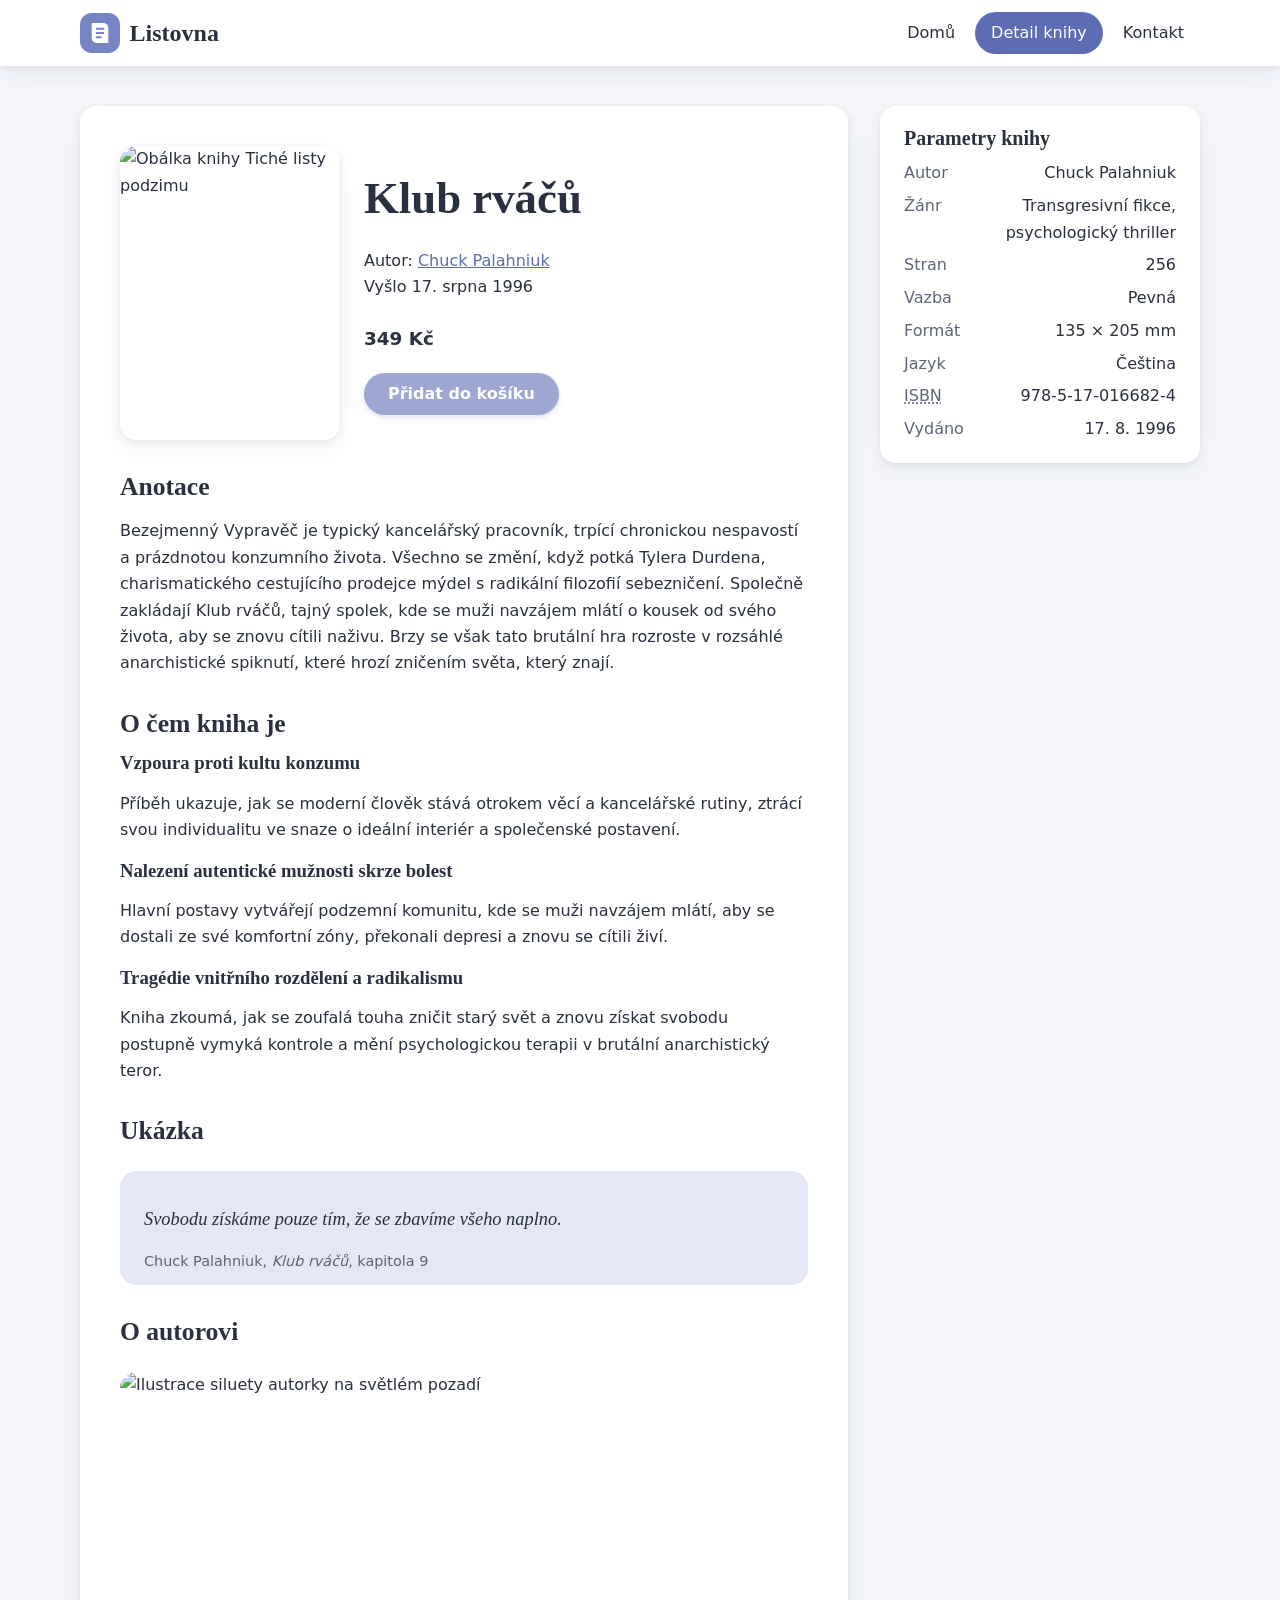
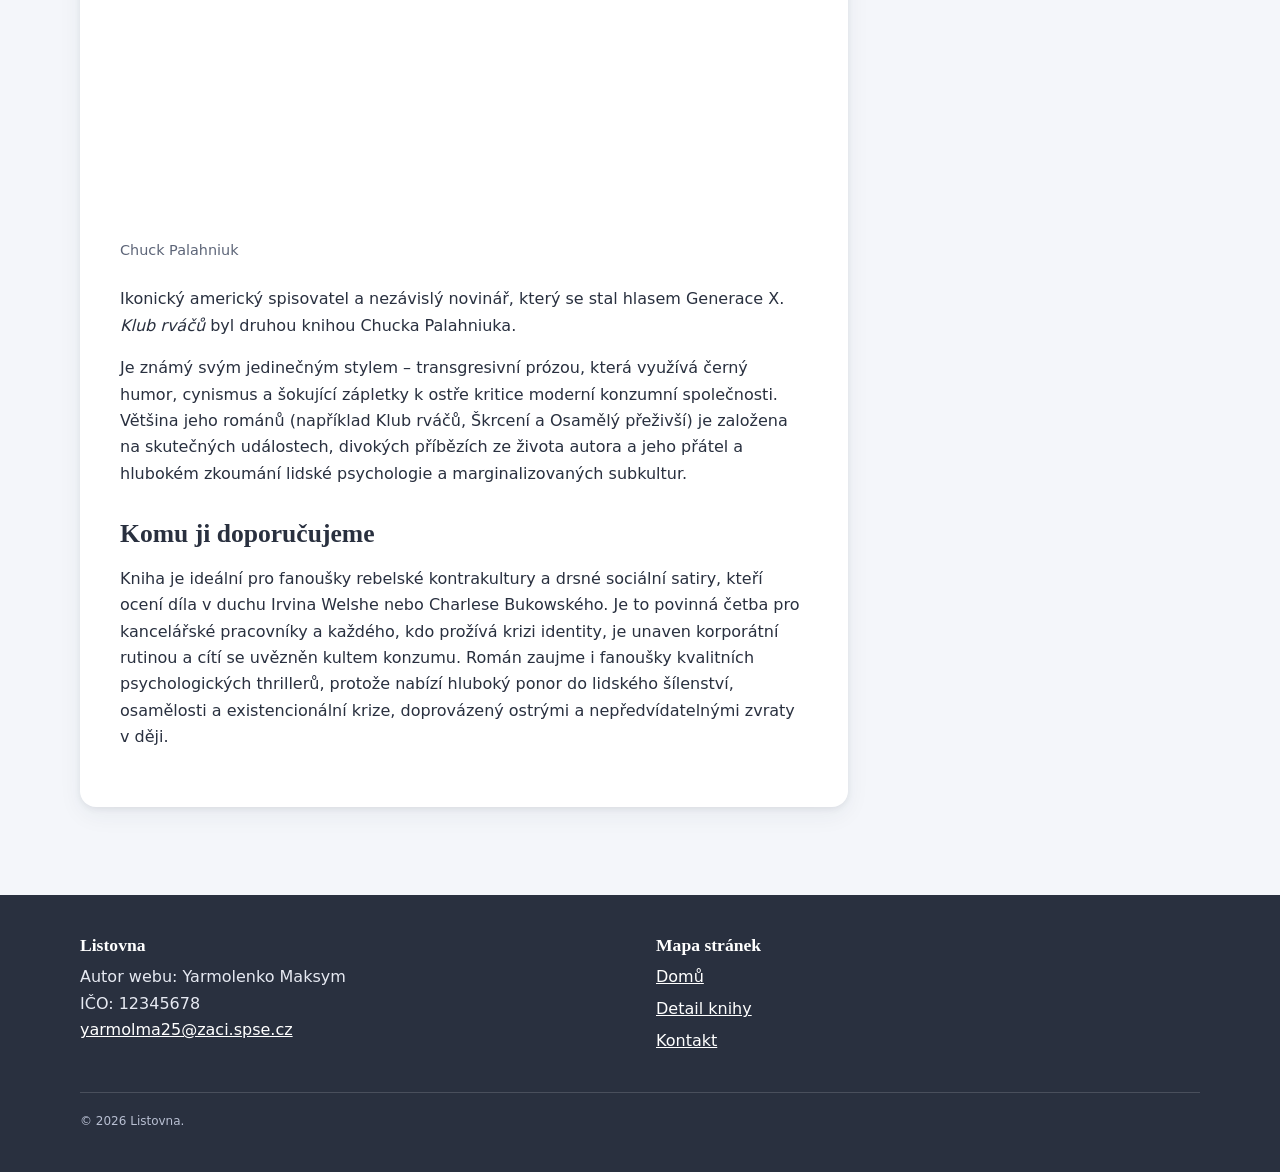
==== detail.html @ 4ec65a8f "init" ====
<!DOCTYPE html>
<html lang="cs">
<head>
  <meta charset="utf-8">
  <meta name="viewport" content="width=device-width, initial-scale=1">
  <title> | Listovna</title>
  <meta name="description" content="Román Tiché listy podzimu od Jany Novákové: anotace, ukázka, parametry knihy a slovníček pojmů.">
  <link rel="icon" href="images/logo.svg" type="image/svg+xml">
  <link rel="stylesheet" href="style.css">
</head>
<body>

  <header class="site-header">
    <div class="wrap">
      <a class="brand" href="https://yarmolma25.llmp.spse-net.cz/eshop/index.html">
        <img src="images/logo.svg" width="40" height="40" alt="">
        <span>Listovna</span>
      </a>
      <nav class="main-nav" aria-label="Hlavní navigace">
        <ul>
          <li><a href="https://yarmolma25.llmp.spse-net.cz/eshop/index.html">Domů</a></li>
          <li><a href="https://yarmolma25.llmp.spse-net.cz/eshop/detail.html" aria-current="page">Detail knihy</a></li>
          <li><a href="https://yarmolma25.llmp.spse-net.cz/eshop/kontakt.html">Kontakt</a></li>
        </ul>
      </nav>
    </div>
  </header>

  <main id="obsah" class="wrap page-grid">
    <article class="article">
      <header class="article-head">
        <figure>
          <img src="https://media.libris.to/jacket/18313836_0001.jpg"
               srcset="https://media.libris.to/jacket/18313836_0001.jpg 300w, https://media.libris.to/jacket/18313836_0001.jpg 600w"
               sizes="(max-width: 560px) 220px, 220px"
               width="600" height="800" alt="Obálka knihy Tiché listy podzimu">
        </figure>
        <div>
          <hgroup>
            <h1>Klub rváčů</h1>
            <p></p>
          </hgroup>
          <p>Autor: <a href="#o-autore">Chuck Palahniuk</a><br>
             Vyšlo <time datetime="2026-10-20">17. srpna 1996</time></p>
          <p class="price"><data value="349">349 Kč</data></p>
          <button class="btn" type="button" disabled>Přidat do košíku</button>
        </div>
      </header>

      <section aria-labelledby="anotace">
        <h2 id="anotace">Anotace</h2>
        <p>Bezejmenný Vypravěč je typický kancelářský pracovník, trpící chronickou nespavostí a prázdnotou konzumního života. Všechno se změní, když potká Tylera Durdena, charismatického cestujícího prodejce mýdel s radikální filozofií sebezničení. Společně zakládají Klub rváčů, tajný spolek, kde se muži navzájem mlátí o kousek od svého života, aby se znovu cítili naživu. Brzy se však tato brutální hra rozroste v rozsáhlé anarchistické spiknutí, které hrozí zničením světa, který znají.</p>
      </section>

      <section aria-labelledby="pribeh">
        <h2 id="pribeh">O čem kniha je</h2>
        <h3>Vzpoura proti kultu konzumu</h3>
        <p>Příběh ukazuje, jak se moderní člověk stává otrokem věcí a kancelářské rutiny, ztrácí svou individualitu ve snaze o ideální interiér a společenské postavení.</p>
        <h3>Nalezení autentické mužnosti skrze bolest</h3>
        <p>Hlavní postavy vytvářejí podzemní komunitu, kde se muži navzájem mlátí, aby se dostali ze své komfortní zóny, překonali depresi a znovu se cítili živí.</p>
        <h3>Tragédie vnitřního rozdělení a radikalismu</h3>
        <p>Kniha zkoumá, jak se zoufalá touha zničit starý svět a znovu získat svobodu postupně vymyká kontrole a mění psychologickou terapii v brutální anarchistický teror.   </p>
      </section>


      <section aria-labelledby="ukazka">
        <h2 id="ukazka">Ukázka</h2>
        <blockquote>
          <p>Svobodu získáme pouze tím, že se zbavíme všeho naplno.</p>
          <footer>Chuck Palahniuk, <cite>Klub rváčů</cite>, kapitola 9</footer>
        </blockquote>
      </section>

      <section aria-labelledby="o-autorce">
        <h2 id="o-autorce">O autorovi</h2>
        <figure>
          <img src="https://static.yakaboo.ua/media/entity/author/2/_/2_41.jpg"
               srcset="https://static.yakaboo.ua/media/entity/author/2/_/2_41.jpg 450w, https://static.yakaboo.ua/media/entity/author/2/_/2_41.jpg 900w"
               sizes="(max-width: 900px) 100vw, 680px"
               width="900" height="600" alt="Ilustrace siluety autorky na světlém pozadí" loading="lazy">
          <figcaption>Chuck Palahniuk</figcaption>
        </figure>
        <p>Ikonický americký spisovatel a nezávislý novinář, který se stal hlasem Generace X. <i lang="cs">Klub rváčů</i> byl druhou knihou Chucka Palahniuka.</p>
        <p>Je známý svým jedinečným stylem – transgresivní prózou, která využívá černý humor, cynismus a šokující zápletky k ostře kritice moderní konzumní společnosti. Většina jeho románů (například Klub rváčů, Škrcení a Osamělý přeživší) je založena na skutečných událostech, divokých příbězích ze života autora a jeho přátel a hlubokém zkoumání lidské psychologie a marginalizovaných subkultur.</p>
      </section>

      <section aria-labelledby="cteni">
        <h2 id="cteni">Komu ji doporučujeme</h2>
        <p>Kniha je ideální pro fanoušky rebelské kontrakultury a drsné sociální satiry, kteří ocení díla v duchu Irvina Welshe nebo Charlese Bukowského. Je to povinná četba pro kancelářské pracovníky a každého, kdo prožívá krizi identity, je unaven korporátní rutinou a cítí se uvězněn kultem konzumu. Román zaujme i fanoušky kvalitních psychologických thrillerů, protože nabízí hluboký ponor do lidského šílenství, osamělosti a existencionální krize, doprovázený ostrými a nepředvídatelnými zvraty v ději.</p>
      </section>
    </article>

    <aside class="sidebar" aria-label="Doplňující informace">
      <section class="box" aria-labelledby="parametry">
        <h2 id="parametry">Parametry knihy</h2>
        <dl class="params">
          <dt>Autor</dt><dd>Chuck Palahniuk</dd>
          <dt>Žánr</dt><dd>Transgresivní fikce, psychologický thriller</dd>
          <dt>Stran</dt><dd>256</dd>
          <dt>Vazba</dt><dd>Pevná</dd>
          <dt>Formát</dt><dd>135 × 205 mm</dd>
          <dt>Jazyk</dt><dd>Čeština</dd>
          <dt><abbr title="International Standard Book Number">ISBN</abbr></dt><dd>978-5-17-016682-4</dd>
          <dt>Vydáno</dt><dd><time datetime="1996-8-17">17. 8. 1996</time></dd>
        </dl>
      </section>
    </aside>
  </main>

  <footer class="site-footer">
        <div class="wrap">
            <div class="footer-grid">
                <section aria-labelledby="f-autor">
                    <h2 id="f-autor">Listovna</h2>
                    <address>
                        Autor webu: Yarmolenko Maksym<br>
                        IČO: 12345678<br>
                        <a href="mailto:yarmolma25@zaci.spse.cz">yarmolma25@zaci.spse.cz</a>
                    </address>
                </section>
                <nav aria-labelledby="f-mapa">
                    <h2 id="f-mapa">Mapa stránek</h2>
                    <ul>
                        <li><a href="https://yarmolma25.llmp.spse-net.cz/eshop/index.html">Domů</a></li>
                        <li><a href="https://yarmolma25.llmp.spse-net.cz/eshop/detail.html">Detail knihy</a></li>
                        <li><a href="https://yarmolma25.llmp.spse-net.cz/eshop/kontakt.html">Kontakt</a></li>
                    </ul>
                </nav>
            </div>
            <p class="copyright"><small>© <time datetime="2026">2026</time> Listovna.</small></p>
        </div>
    </footer>
</body>
</html>
---- style.css ----
:root {
  --mist: #f4f6fa;
  --paper: #ffffff;
  --ink: #29303f;
  --muted: #5d6578;
  --accent: #5d6db3;
  --accent-soft: #e3e7f6;
  --mint: #dcefe5;
  --blush: #f7e4e8;
  --radius: 16px;
  --shadow: 0 2px 6px rgba(41, 48, 63, .08), 0 8px 24px rgba(41, 48, 63, .06);
  --serif: "Iowan Old Style", Georgia, "Times New Roman", serif;
  --sans: system-ui, -apple-system, "Segoe UI", Roboto, sans-serif;
}
*, *::before, *::after { box-sizing: border-box; }
html { scroll-behavior: smooth; }
body { margin: 0; background: var(--mist); color: var(--ink); font: 1rem/1.65 var(--sans); }
img { max-width: 100%; height: auto; display: block; }
a { color: var(--accent); }
a:focus-visible, button:focus-visible { outline: 3px solid var(--accent); outline-offset: 3px; border-radius: 6px; }
h1, h2, h3 { font-family: var(--serif); line-height: 1.2; margin: 0 0 .5em; }
.wrap { width: min(1120px, 100% - 2rem); margin-inline: auto; }
.skip { position: absolute; left: -999px; }
.skip:focus { left: 1rem; top: 1rem; background: var(--paper); padding: .5rem 1rem; z-index: 10; }

/* header */
.site-header { background: var(--paper); box-shadow: var(--shadow); position: sticky; top: 0; z-index: 5; }
.site-header .wrap { display: flex; flex-wrap: wrap; align-items: center; justify-content: space-between; gap: .75rem 2rem; padding-block: .75rem; }
.brand { display: flex; align-items: center; gap: .6rem; font: 700 1.5rem var(--serif); color: var(--ink); text-decoration: none; }
.brand img { width: 40px; height: 40px; }
.main-nav ul { display: flex; gap: .25rem; list-style: none; margin: 0; padding: 0; }
.main-nav a { display: block; padding: .5rem 1rem; border-radius: 999px; color: var(--ink); text-decoration: none; font-weight: 500; }
.main-nav a:hover { background: var(--accent-soft); }
.main-nav a[aria-current="page"] { background: var(--accent); color: #fff; }

/* buttons */
.btn { display: inline-block; padding: .7rem 1.5rem; border: 0; border-radius: 999px; background: var(--accent); color: #fff; font: 600 1rem var(--sans); text-decoration: none; cursor: pointer; box-shadow: 0 2px 4px rgba(93, 109, 179, .35); transition: background .2s; }
.btn:hover { background: #4c5ba0; }
.btn--ghost { background: var(--accent-soft); color: var(--accent); box-shadow: none; }
.btn--ghost:hover { background: #d4daf2; }
.btn[disabled] { opacity: .6; cursor: not-allowed; }

/* hero */
.hero { padding-block: 3rem; }
.hero .wrap { display: grid; gap: 2rem; align-items: center; grid-template-columns: 1fr 1fr; }
.hero hgroup p { font-size: 1.25rem; color: var(--muted); margin: 0 0 1rem; }
.hero h1 { font-size: clamp(2.4rem, 5vw, 3.6rem); margin-bottom: .2em; }
.hero-text > p { max-width: 46ch; }
.hero img { border-radius: var(--radius); box-shadow: var(--shadow); background: var(--paper); }

/* sections */
.section { padding-block: 2.5rem; }
.section-head { display: flex; flex-wrap: wrap; justify-content: space-between; align-items: baseline; gap: .5rem; margin-bottom: 1.5rem; }
.section-head h2 { font-size: 1.9rem; margin: 0; }

.grid { list-style: none; margin: 0; padding: 0; display: grid; gap: 1.5rem; grid-template-columns: repeat(auto-fill, minmax(230px, 1fr)); }
.card { background: var(--paper); border-radius: var(--radius); box-shadow: var(--shadow); overflow: hidden; display: flex; flex-direction: column; height: 100%; }
.card figure { margin: 0; background: var(--accent-soft); }
.card-body { padding: 1rem 1.25rem 1.5rem; display: flex; flex-direction: column; gap: .35rem; flex: 1; }
.card h3 { font-size: 1.2rem; margin: 0; }
.card h3 a { color: var(--ink); text-decoration: none; }
.card h3 a:hover { text-decoration: underline; }
.card p { margin: 0; }
.author, .meta { color: var(--muted); font-size: .9rem; }
.price { font-weight: 700; font-size: 1.15rem; margin-top: auto; padding-top: .5rem; }
.badge { align-self: flex-start; background: var(--mint); border-radius: 999px; padding: .1rem .75rem; font-size: .85rem; font-weight: 600; }

/* benefits */
.benefits { background: var(--paper); }
.benefit-list { list-style: none; margin: 0; padding: 0; display: grid; gap: 1.5rem; grid-template-columns: repeat(auto-fit, minmax(240px, 1fr)); }
.benefit-list li { border-radius: var(--radius); padding: 1.5rem; }
.benefit-list li:nth-child(1) { background: var(--accent-soft); }
.benefit-list li:nth-child(2) { background: var(--mint); }
.benefit-list li:nth-child(3) { background: var(--blush); }
.benefit-list h3 { font-size: 1.15rem; }
.benefit-list p { margin: 0; }

/* aside */
.tip { background: var(--paper); border-left: 6px solid var(--accent); border-radius: var(--radius); padding: 1.25rem 1.5rem; box-shadow: var(--shadow); }
.tip h2 { font-size: 1.25rem; }
.tip p { margin: 0; }

/* footer */
.site-footer { background: var(--ink); color: #e6e9f2; margin-top: 3rem; padding-block: 2.5rem 1.5rem; }
.site-footer a { color: #fff; }
.footer-grid { display: grid; gap: 2rem; grid-template-columns: repeat(auto-fit, minmax(220px, 1fr)); }
.site-footer h2 { font-size: 1.1rem; color: #fff; }
.site-footer ul { list-style: none; margin: 0; padding: 0; }
.site-footer li { margin-bottom: .35rem; }
.site-footer address { font-style: normal; }
.copyright { margin-top: 2rem; padding-top: 1rem; border-top: 1px solid rgba(255, 255, 255, .15); font-size: .9rem; color: #b8bfd2; }

@media (max-width: 760px) {
  .hero .wrap { grid-template-columns: 1fr; }
  .hero-media { order: -1; }
}
@media (prefers-reduced-motion: reduce) {
  html { scroll-behavior: auto; }
  .btn { transition: none; }
}

/* detail */
.page-grid { display: grid; gap: 2rem; grid-template-columns: minmax(0, 1fr) 320px; align-items: start; padding-block: 2.5rem; }
.article { background: var(--paper); border-radius: var(--radius); box-shadow: var(--shadow); padding: clamp(1.25rem, 4vw, 2.5rem); }
.article-head { display: grid; gap: 1.5rem; grid-template-columns: 220px 1fr; align-items: center; margin-bottom: 1.5rem; }
.article-head hgroup p { font-size: 1.2rem; color: var(--muted); margin: 0 0 .75rem; }
.article h1 { font-size: clamp(2rem, 4vw, 2.8rem); }
.article h2 { font-size: 1.6rem; margin-top: 2rem; }
.article p { max-width: 68ch; }
.article figure { margin: 1.5rem 0; }
.article figure img { border-radius: var(--radius); width: 100%; }
.article figcaption { color: var(--muted); font-size: .9rem; margin-top: .5rem; }
.article-head figure { margin: 0; }
.article-head figure img { box-shadow: var(--shadow); }
blockquote { margin: 1.5rem 0; padding: 1rem 1.5rem; background: var(--accent-soft); border-radius: var(--radius); font: italic 1.15rem/1.6 var(--serif); }
blockquote footer { font: .9rem var(--sans); color: var(--muted); margin-top: .5rem; }
mark { background: #fbeec4; padding: 0 .2em; border-radius: 4px; }
.sidebar { position: sticky; top: 5.5rem; display: grid; gap: 1.5rem; }
.sidebar .box { background: var(--paper); border-radius: var(--radius); box-shadow: var(--shadow); padding: 1.25rem 1.5rem; }
.sidebar h2 { font-size: 1.25rem; }
.sidebar h3 { font-size: 1.05rem; margin-top: 1.25rem; }
dl { margin: 0; }
.params { display: grid; grid-template-columns: auto 1fr; gap: .4rem 1rem; }
.params dt { color: var(--muted); }
.params dd { margin: 0; font-weight: 500; text-align: right; }
.gloss dt { font-weight: 700; margin-top: .6rem; }
.gloss dd { margin: 0; color: var(--muted); font-size: .95rem; }
.source { color: var(--muted); font-size: .9rem; border-top: 1px solid var(--accent-soft); margin-top: 2rem; padding-top: 1rem; }

/* kontakt */
.page-title { padding-block: 2.5rem 1rem; }
.page-title hgroup p { font-size: 1.2rem; color: var(--muted); margin: 0; }
.page-title h1 { font-size: clamp(2.2rem, 5vw, 3.2rem); margin-bottom: .2em; }
.contact-grid { display: grid; gap: 1.5rem; grid-template-columns: repeat(auto-fit, minmax(300px, 1fr)); padding-bottom: 1.5rem; }
.panel { background: var(--paper); border-radius: var(--radius); box-shadow: var(--shadow); padding: 1.5rem; }
.panel h2 { font-size: 1.4rem; }
.panel address { font-style: normal; }
.hours { width: 100%; border-collapse: collapse; }
.hours th, .hours td { text-align: left; padding: .4rem 0; border-bottom: 1px solid var(--accent-soft); font-weight: 400; }
.hours td { text-align: right; }
.map { border: 0; width: 100%; height: 360px; border-radius: var(--radius); }
form { display: grid; gap: 1rem; }
label { display: grid; gap: .3rem; font-weight: 500; }
input, textarea { font: inherit; padding: .7rem 1rem; border: 2px solid var(--accent-soft); border-radius: 12px; background: var(--mist); color: var(--ink); }
input:focus, textarea:focus { outline: none; border-color: var(--accent); background: #fff; }
.contact-grid + .section { padding-top: 0; }

@media (max-width: 900px) {
  .page-grid { grid-template-columns: 1fr; }
  .sidebar { position: static; }
}
@media (max-width: 560px) {
  .article-head { grid-template-columns: 1fr; }
  .article-head figure { max-width: 220px; }
}
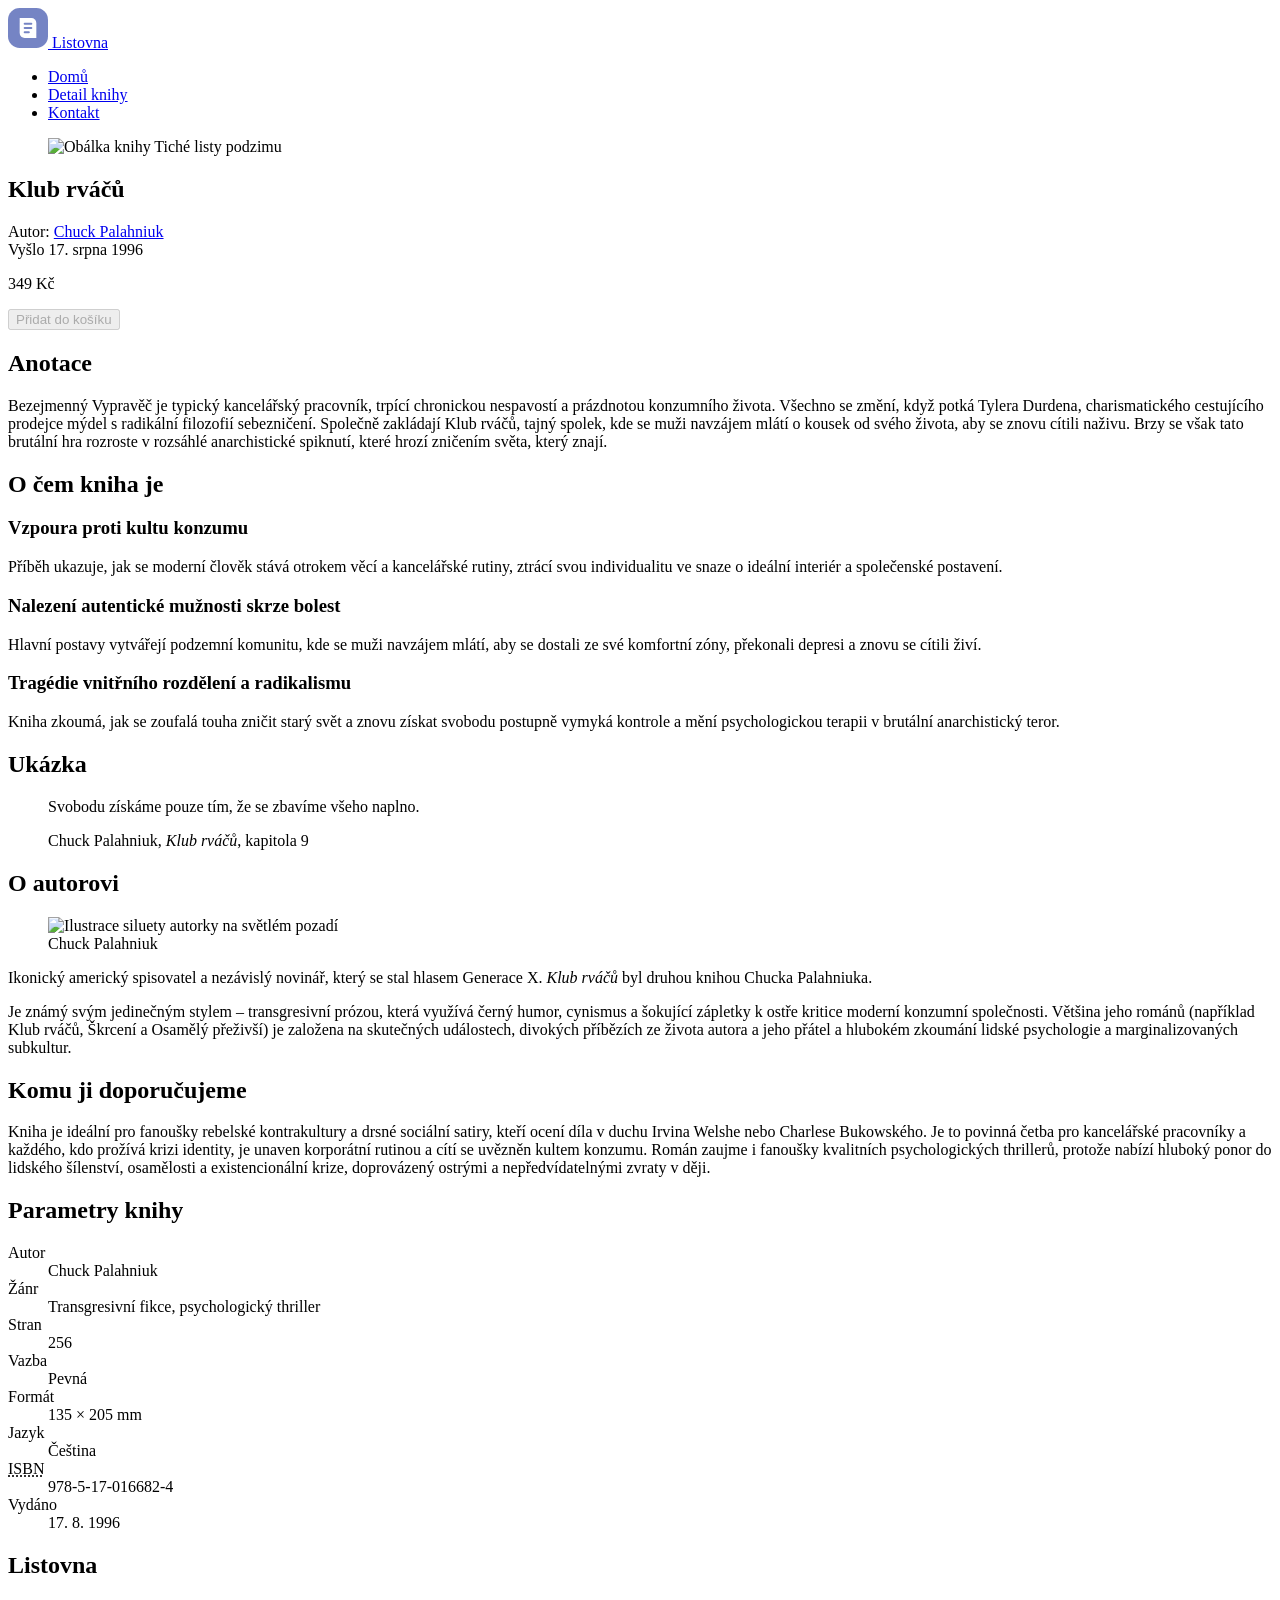
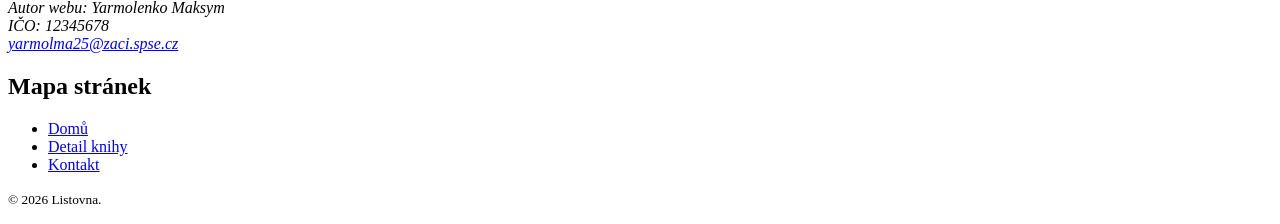
==== commit 6cbc9007: "+ README.md" ====
--- a/detail.html
+++ b/detail.html
@@ -3,12 +3,13 @@
 <head>
   <meta charset="utf-8">
   <meta name="viewport" content="width=device-width, initial-scale=1">
-  <title> | Listovna</title>
+  <title>Listovna | Detaily</title>
   <meta name="description" content="Román Tiché listy podzimu od Jany Novákové: anotace, ukázka, parametry knihy a slovníček pojmů.">
   <link rel="icon" href="images/logo.svg" type="image/svg+xml">
-  <link rel="stylesheet" href="style.css">
+  <link rel="stylesheet" href="https://yarmolma25.llmp.spse-net.cz/eshop/style.css">
 </head>
 <body>
+
 
   <header class="site-header">
     <div class="wrap">
